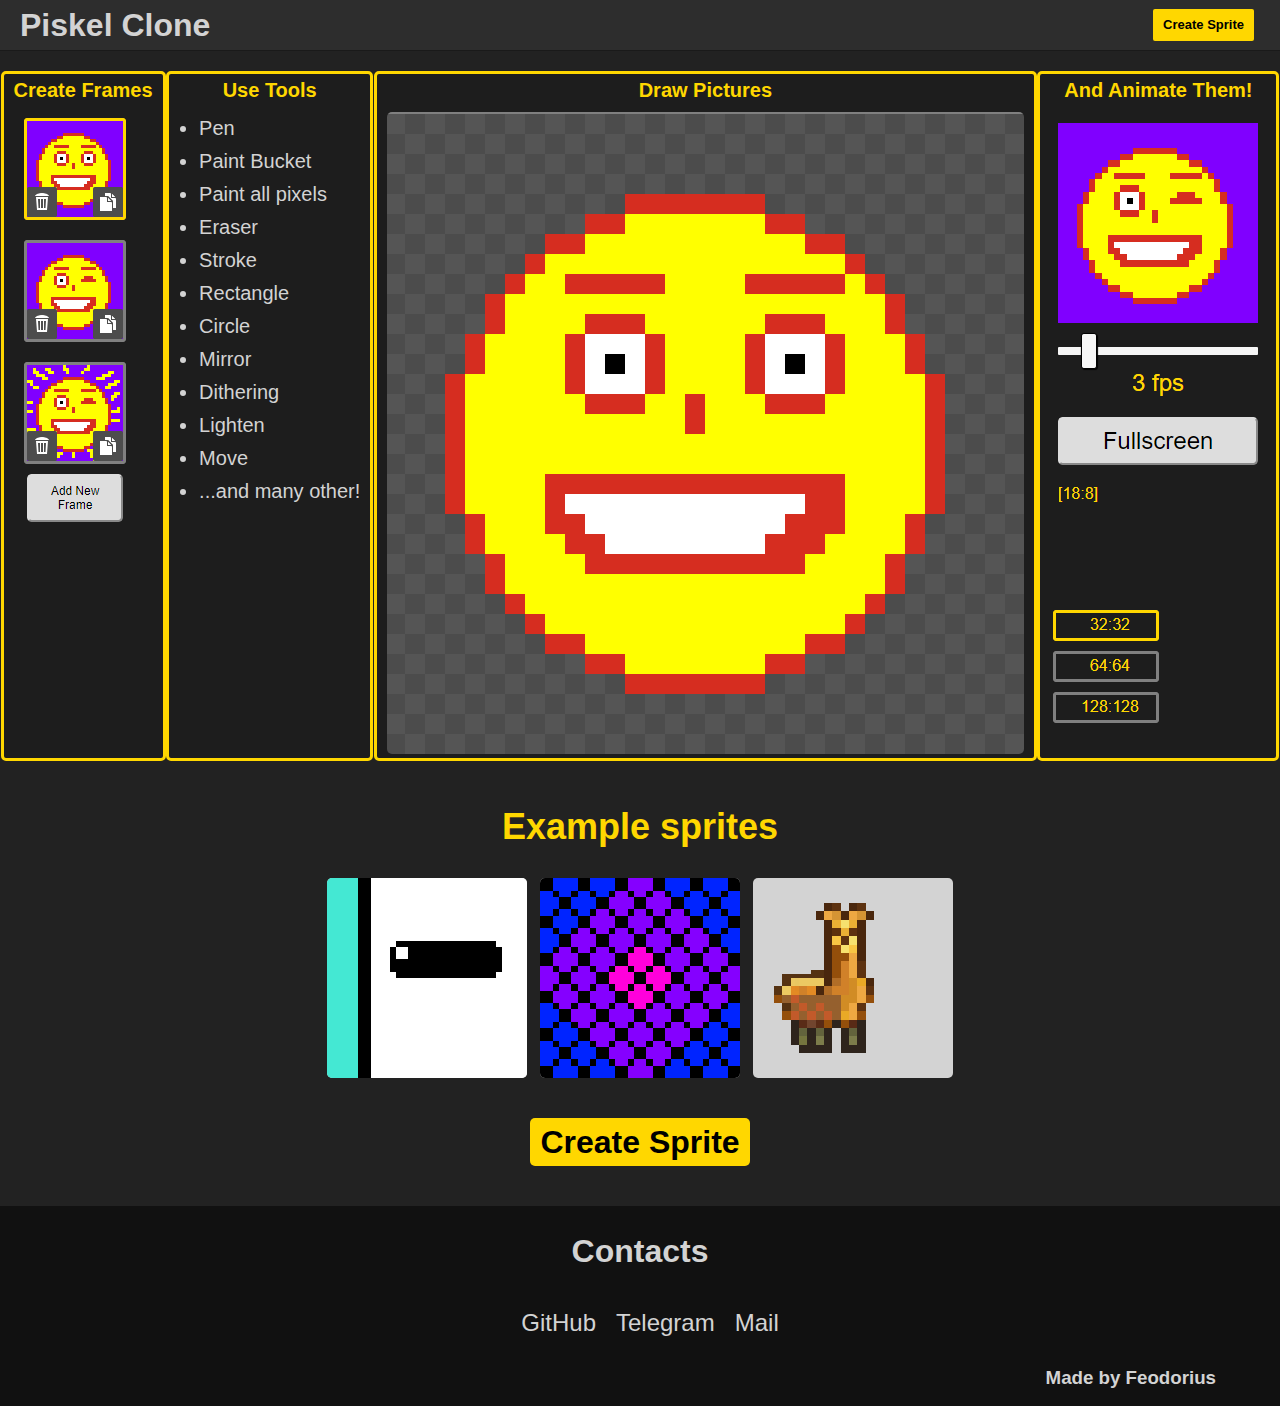
==== index.html @ fd5ed7bd "Add files via upload" ====
<!DOCTYPE html>
<html lang="en">

<head>
  <meta charset="UTF-8">
  <meta name="viewport" content="width=device-width, initial-scale=1.0">
  <meta http-equiv="X-UA-Compatible" content="ie=edge">
  <link rel="stylesheet" href="landing.css">
  <title>Piskel Clone by Feodorius</title>
<meta name="viewport" content="width=device-width, initial-scale=1, shrink-to-fit=no, maximum-scale=1, user-scalable=no"></head>

<body>
  <header>
    <h1>Piskel Clone</h1>
    <div class="header_buttons">
      <a href="canvas/app.html" class="landing_button">Create Sprite</a>
    </div>
  </header>
  <main>
    <section class="screenshot_section">
      <div class="subsection">
        <p>Create Frames</p>
        <img src="canvas/images/frames.PNG" alt="frames pic">
      </div>
      <div class="subsection">
        <p>Use Tools</p>
        <ul class="tool_list">
          <li>Pen</li>
          <li>Paint Bucket</li>
          <li>Paint all pixels</li>
          <li>Eraser</li>
          <li>Stroke</li>
          <li>Rectangle</li>
          <li>Circle</li>
          <li>Mirror</li>
          <li>Dithering</li>
          <li>Lighten</li>
          <li>Move</li>
          <li>...and many other!</li>
        </ul>
      </div>
      <div class="subsection">
        <p>Draw Pictures</p>
        <img src="canvas/images/Canvas.PNG" alt="canvas pic">
      </div>
      <div class="subsection">
        <p>And Animate Them!</p>
        <img src="canvas/images/preview.PNG" alt="preview pic">
      </div>
    </section>
    <section class="example_section">
      <p class="example_p">Example sprites</p>
      <div class="examples">
        <img class="gif" src="canvas/images/Panda.gif" alt="panda gif">
        <img class="gif" src="canvas/images/color_clone.gif" alt="color gif">
        <img class="gif" src="canvas/images/llama.gif" alt="lama gif">
      </div>
      <div class="">
        <a href="canvas/app.html" class="landing_button central_button">Create Sprite</a>
      </div>
    </section>
  </main>
  <footer>
    <p class="footer_contacts">Contacts</p>
    <ul class="contact_list">
      <li><a class="contact" target="blank" href="https://github.com/Feodorius">GitHub</a></li>
      <li><a class="contact" href="tg://resolve?domain=Feodorius">Telegram </a> </li>
      <li><a class="contact" href="mailto:fkaputsky@mail.ru">Mail</a></li>
    </ul>
    <h3>Made by Feodorius</h3>
  </footer>
<script type="text/javascript" src="app.bundle.js"></script></body>

</html>
---- landing.css ----
body {
  height: 100vh;
  width: 100vw;
  margin: 0;
  background-color: #222222;
  font-family: Helvetica;
  overflow-x: hidden;

}

h1 {
  margin: 0 20px;
  color: lightgray;
}

header {
  display: flex;
  justify-content: space-between;
  align-items: center;
  height: 50px;
  line-height: 36px;
  background: #2D2D2D;
  border-bottom: 1px solid #1a1a1a;
}



.header_buttons {
  display: flex;
  margin: 0 20px;
}

.landing_button {
  margin: 6px 6px 6px 0;
  display: inline-block;
  height: 32px;
  line-height: 32px;
  padding: 0 10px;
  border-style: none;
  border-radius: 2px;
  cursor: pointer;
  font-size: 13px;
  font-weight: bold;
  text-align: center;
  text-decoration: none;
  color: black;
  background-color: gold;
  transition: 0.3s background-color;
}

.landing_button:hover {
  background-color: lightgoldenrodyellow;
  transition: 0.3s background-color;
}

.screenshot_section {
  width: 100%;
  padding: 20px 0;
  display: flex;
  justify-content: space-evenly;
}

img {
  border-radius: 5px;
}

.subsection {
  background: #1D1D1D;
  border: 3px solid gold;
  border-radius: 5px;
  padding: 0 10px;
}

p {
  margin: 5px auto 10px;
  text-align: center;
  font-size: 20px;
  font-weight: 600;
  color: gold;
}

.tool_list {
  display: flex;
  flex-direction: column;
  margin: 0;

}

ul {
  padding-left: 20px;
}

li {
  margin: 5px 0;
  color: lightgray;
  font-size: 20px;
}

.example_section {
  margin: 20px auto;
  display: flex;
  flex-direction: column;
  align-items: center;
}

.example_p {
  font-size: 36px;
}

.examples {
  display: flex;
  justify-content: space-around;
  width: 50%;
}

.gif {
  margin: 20px auto;
  width: 200px;
  height: 200px;
  background: lightgrey;
  image-rendering: pixelated;
}

::-webkit-scrollbar {
  -webkit-appearance: none;
  width: 6px;
}

::-webkit-scrollbar-thumb {
  border-radius: 2px;
  background-color: #999;
  cursor: pointer;
}

::-webkit-scrollbar-track {
  background-color: rgba(50, 50, 50, 0.4);
}

.central_button {
  margin: 20px 10px;
  border-radius: 5px;
  font-size: 32px;
  height: 48px;
  line-height: 48px;
}

footer {
  background-color: #111111;
  height: 200px;
  display: flex;
  flex-direction: column;
  align-items: center;
  justify-content: space-around;
}

.footer_contacts {
  margin: 20px auto;
  font-size: 32px;
  color: lightgrey;
}

.contact_list {
  margin: 0;
  list-style: none;
  display: flex;
  justify-content: center;
}

.contact {
  text-decoration: none;
  color: lightgrey;
  margin: 0 10px;
  font-size: 24px;
}

h3 {
  margin: 10px auto;
  width: 90%;
  padding: 0 10px;
  text-align: end;
  color: lightgrey;
}
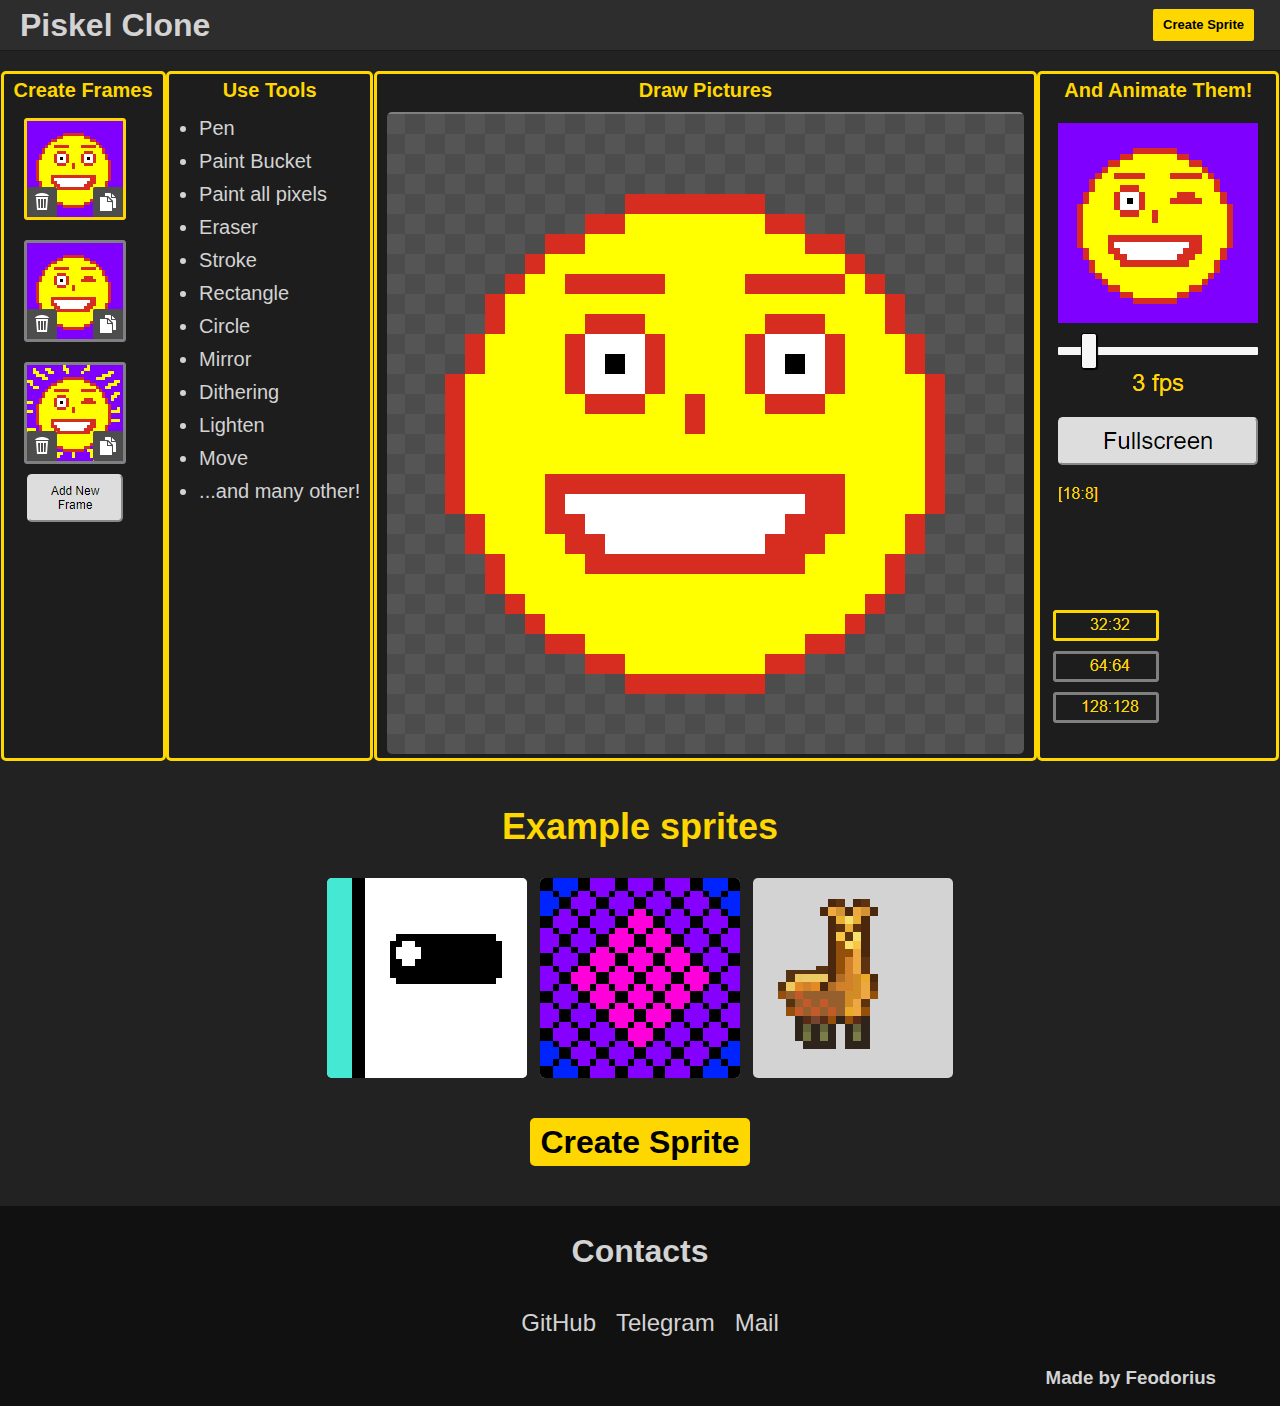
==== commit 863cfe7e: "Add files via upload" ====
--- a/index.html
+++ b/index.html
@@ -6,6 +6,7 @@
   <meta name="viewport" content="width=device-width, initial-scale=1.0">
   <meta http-equiv="X-UA-Compatible" content="ie=edge">
   <link rel="stylesheet" href="landing.css">
+  <link rel="shortcut icon" href="canvas/images/favicon.png" type="image/x-icon">
   <title>Piskel Clone by Feodorius</title>
 <meta name="viewport" content="width=device-width, initial-scale=1, shrink-to-fit=no, maximum-scale=1, user-scalable=no"></head>
 
